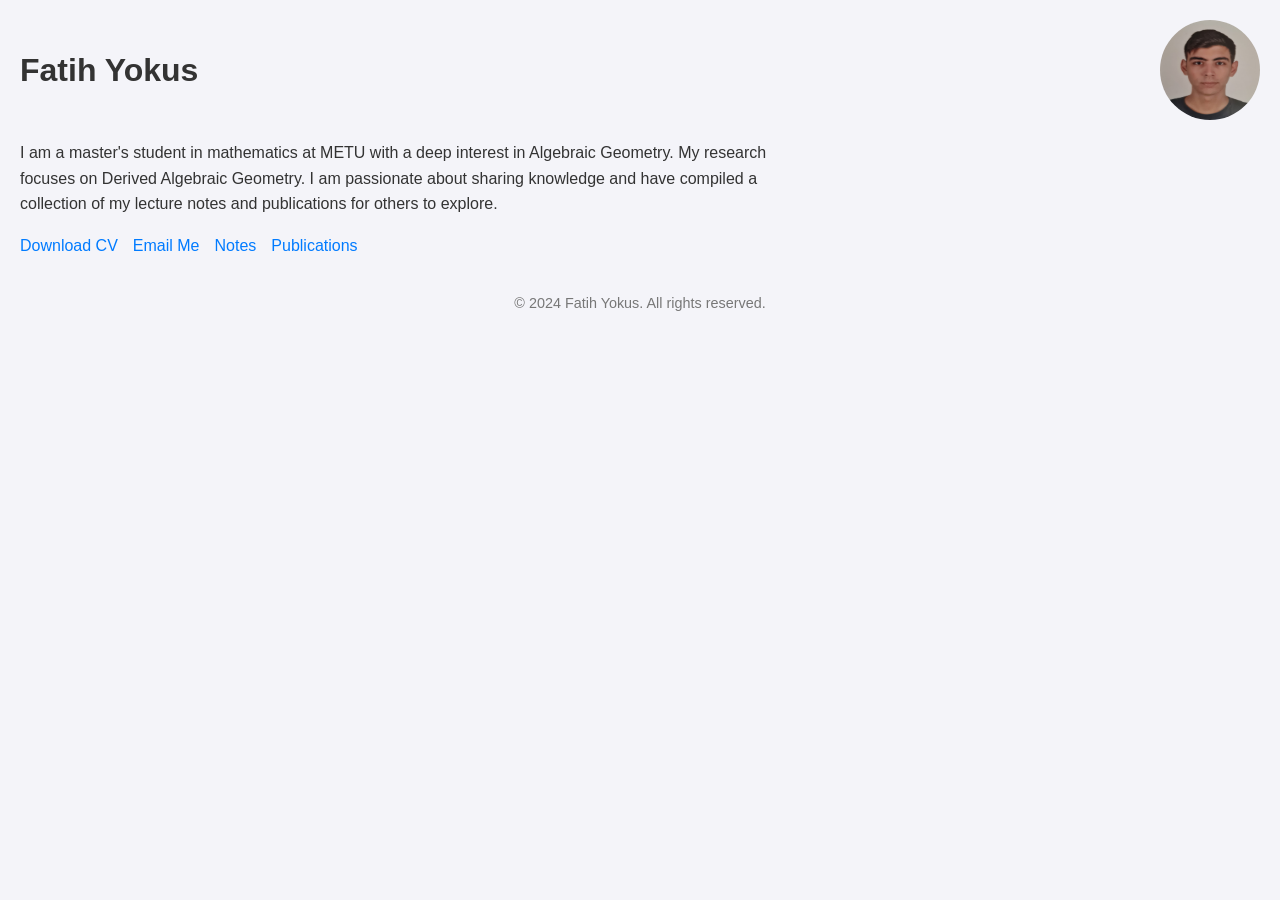
==== index.html @ 0237fd67 "Some Changes" ====
<!DOCTYPE html>
<html lang="en">
<head>
    <meta charset="UTF-8">
    <meta name="viewport" content="width=device-width, initial-scale=1.0">
    <title>Fatih Yokus - Personal Website</title>
    <style>
        body {
            font-family: Arial, sans-serif;
            margin: 0;
            padding: 20px;
            background-color: #f4f4f9;
            color: #333;
        }
        header {
            display: flex;
            justify-content: space-between;
            align-items: center;
        }
        header h1 {
            margin: 0;
        }
        header img {
            border-radius: 50%;
            width: 100px;
            height: 100px;
        }
        main {
            margin-top: 20px;
        }
        p {
            max-width: 800px;
            line-height: 1.6;
        }
        nav {
            margin-top: 20px;
            display: flex;
            gap: 15px;
        }
        nav a {
            color: #007BFF;
            text-decoration: none;
        }
        nav a:hover {
            text-decoration: underline;
        }
        footer {
            margin-top: 40px;
            font-size: 0.9em;
            color: #777;
            text-align: center;
        }
    </style>
</head>
<body>

<header>
    <h1>Fatih Yokus</h1>
    <img src="photo.jpg" alt="Your Photo"> <!-- Replace with your photo -->
</header>

<main>
    <p>
        <!-- Write about yourself here -->
        I am a master's student in mathematics at METU with a deep interest in Algebraic Geometry. My research focuses on Derived Algebraic Geometry. I am passionate about sharing knowledge and have compiled a collection of my lecture notes and publications for others to explore.
    </p>
    <nav>
        <a href="Resume_CV_.pdf" target="_blank">Download CV</a> <!-- Link to your CV -->
        <a href="mailto:yokusfat@gmail.com">Email Me</a> <!-- Email link -->
        <a href="notes.html">Notes</a> <!-- Link to Notes page -->
        <a href="publications.html">Publications</a> <!-- Link to Publications page -->
    </nav>
</main>

<footer>
    &copy; 2024 Fatih Yokus. All rights reserved.
</footer>

</body>
</html>
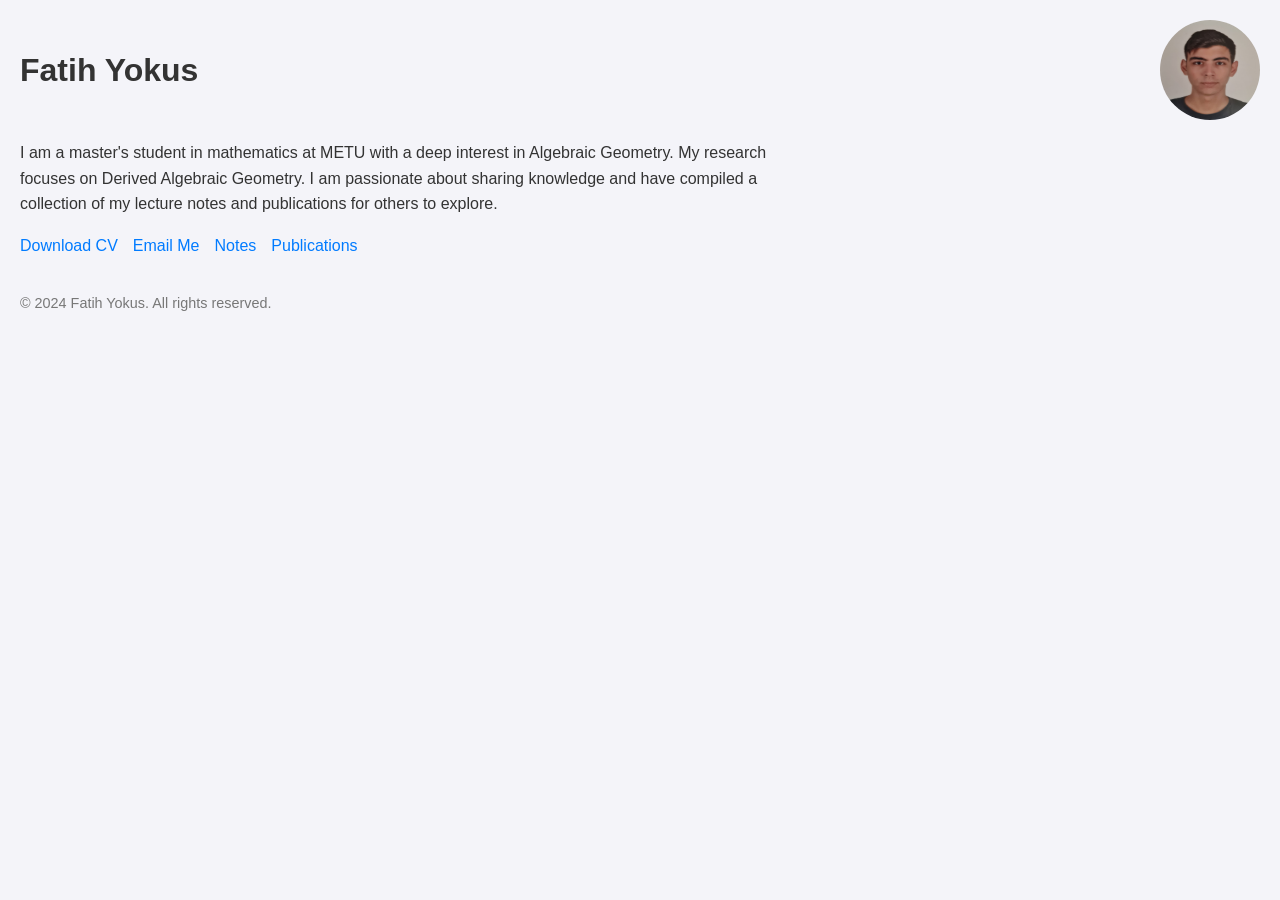
==== commit 6c8a305c: "Some Changes" ====
--- a/index.html
+++ b/index.html
@@ -48,7 +48,7 @@
             margin-top: 40px;
             font-size: 0.9em;
             color: #777;
-            text-align: center;
+            text-align: left;
         }
     </style>
 </head>
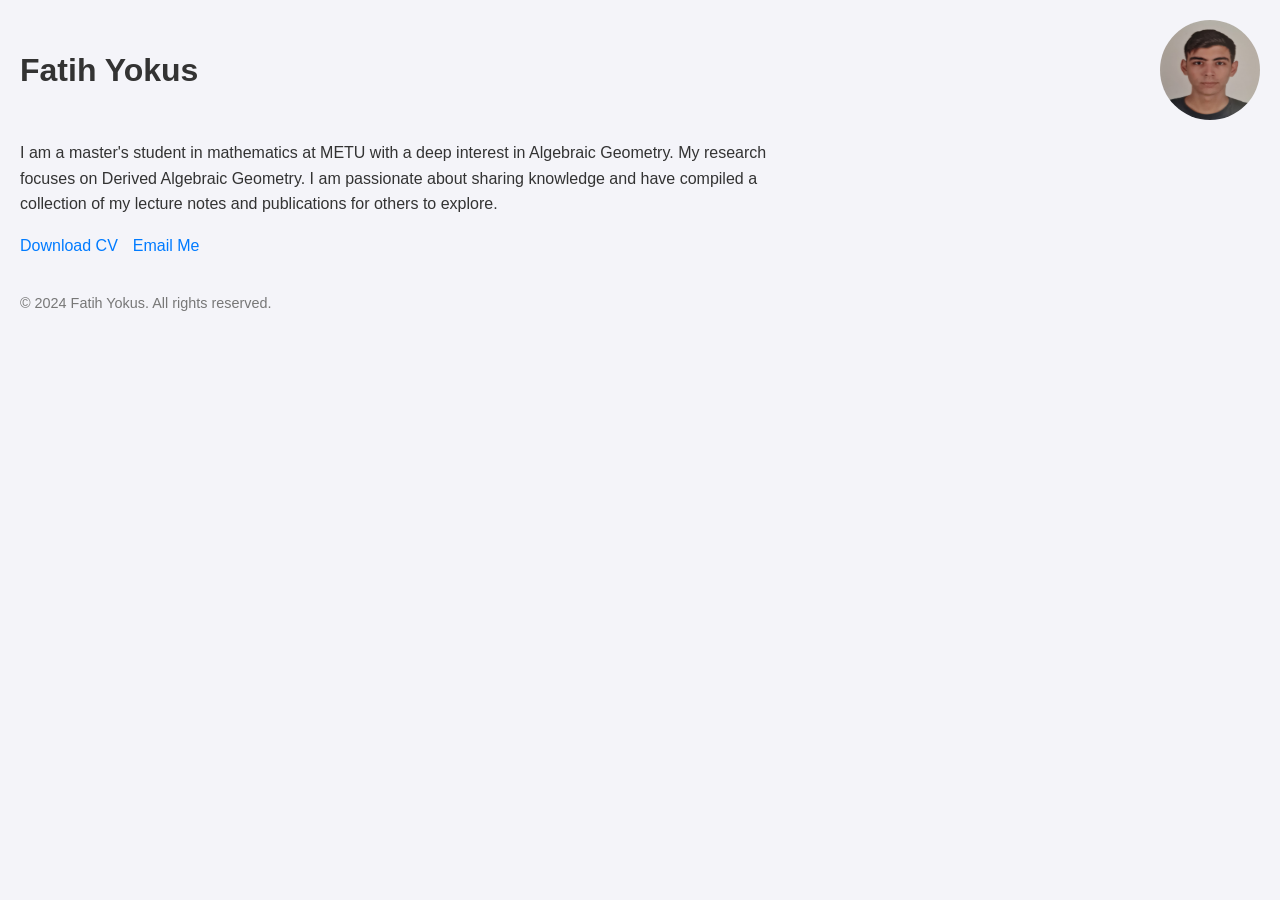
==== commit c87824c1: "Some Changes" ====
--- a/index.html
+++ b/index.html
@@ -61,14 +61,15 @@
 
 <main>
     <p>
-        <!-- Write about yourself here -->
-        I am a master's student in mathematics at METU with a deep interest in Algebraic Geometry. My research focuses on Derived Algebraic Geometry. I am passionate about sharing knowledge and have compiled a collection of my lecture notes and publications for others to explore.
+        I am a master's student in mathematics at METU with a deep interest in Algebraic Geometry. 
+        My research focuses on Derived Algebraic Geometry. 
+        I am passionate about sharing knowledge and have compiled a collection of my lecture notes and publications for others to explore.
     </p>
     <nav>
-        <a href="Resume_CV_.pdf" target="_blank">Download CV</a> <!-- Link to your CV -->
-        <a href="mailto:yokusfat@gmail.com">Email Me</a> <!-- Email link -->
-        <a href="notes.html">Notes</a> <!-- Link to Notes page -->
-        <a href="publications.html">Publications</a> <!-- Link to Publications page -->
+        <a href="Resume_CV_.pdf" target="_blank">Download CV</a> 
+        <a href="mailto:yokusfat@gmail.com">Email Me</a> 
+        <!-- <a href="notes.html">Notes</a> 
+        <a href="publications.html">Publications</a> -->
     </nav>
 </main>
 
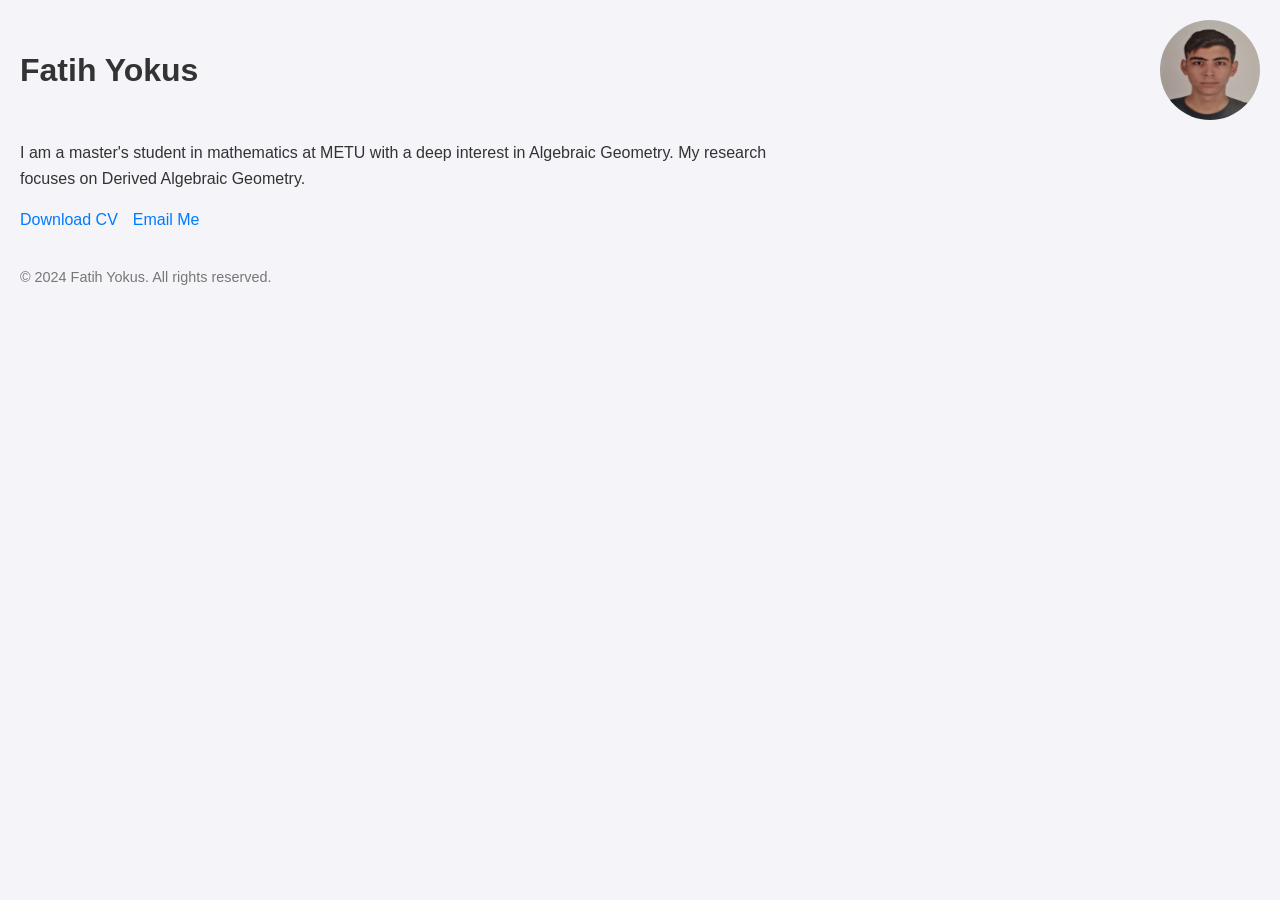
==== commit aa2d30f8: "Some Changes" ====
--- a/index.html
+++ b/index.html
@@ -56,20 +56,19 @@
 
 <header>
     <h1>Fatih Yokus</h1>
-    <img src="photo.jpg" alt="Your Photo"> <!-- Replace with your photo -->
+    <img src="photo.jpg" alt="Your Photo"> 
 </header>
 
 <main>
     <p>
         I am a master's student in mathematics at METU with a deep interest in Algebraic Geometry. 
-        My research focuses on Derived Algebraic Geometry. 
-        I am passionate about sharing knowledge and have compiled a collection of my lecture notes and publications for others to explore.
+        My research focuses on Derived Algebraic Geometry.
     </p>
     <nav>
         <a href="Resume_CV_.pdf" target="_blank">Download CV</a> 
         <a href="mailto:yokusfat@gmail.com">Email Me</a> 
         <!-- <a href="notes.html">Notes</a> 
-        <a href="publications.html">Publications</a> -->
+        <a href="publications.html">Publications and Preprints</a> -->
     </nav>
 </main>
 
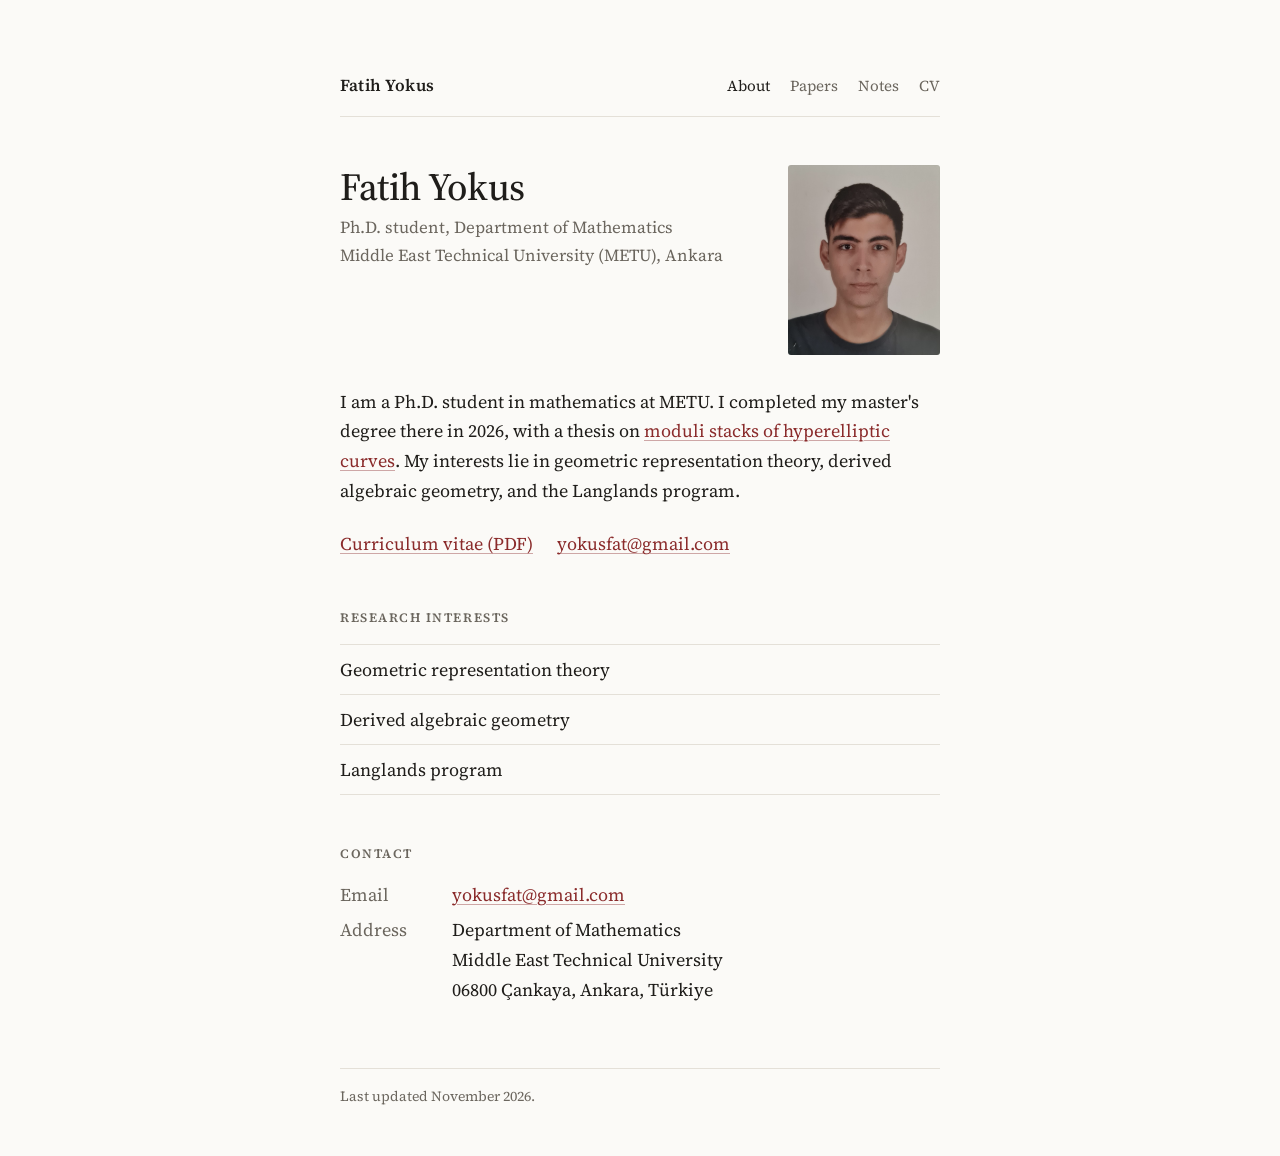
==== commit a9751273: "Redesign site and add master's thesis - Shared stylesheet with serif typography, mobile layout and d" ====
--- a/index.html
+++ b/index.html
@@ -1,80 +1,70 @@
 <!DOCTYPE html>
 <html lang="en">
 <head>
-    <meta charset="UTF-8">
-    <meta name="viewport" content="width=device-width, initial-scale=1.0">
-    <title>Fatih Yokus - Personal Website</title>
-    <style>
-        body {
-            font-family: Arial, sans-serif;
-            margin: 0;
-            padding: 20px;
-            background-color: #f4f4f9;
-            color: #333;
-        }
-        header {
-            display: flex;
-            justify-content: space-between;
-            align-items: center;
-        }
-        header h1 {
-            margin: 0;
-        }
-        header img {
-            border-radius: 50%;
-            width: 100px;
-            height: 100px;
-        }
-        main {
-            margin-top: 20px;
-        }
-        p {
-            max-width: 800px;
-            line-height: 1.6;
-        }
-        nav {
-            margin-top: 20px;
-            display: flex;
-            gap: 15px;
-        }
-        nav a {
-            color: #007BFF;
-            text-decoration: none;
-        }
-        nav a:hover {
-            text-decoration: underline;
-        }
-        footer {
-            margin-top: 40px;
-            font-size: 0.9em;
-            color: #777;
-            text-align: left;
-        }
-    </style>
+  <meta charset="UTF-8">
+  <meta name="viewport" content="width=device-width, initial-scale=1.0">
+  <title>Fatih Yokus</title>
+  <meta name="description" content="Fatih Yokus — Ph.D. student in mathematics at METU, interested in geometric representation theory, derived algebraic geometry and the Langlands program.">
+  <link rel="preconnect" href="https://fonts.googleapis.com">
+  <link rel="preconnect" href="https://fonts.gstatic.com" crossorigin>
+  <link href="https://fonts.googleapis.com/css2?family=Source+Serif+4:ital,opsz,wght@0,8..60,400;0,8..60,500;0,8..60,600;1,8..60,400&display=swap" rel="stylesheet">
+  <link rel="stylesheet" href="style.css">
 </head>
 <body>
+  <div class="page">
+    <header class="site-header">
+      <a class="site-name" href="index.html">Fatih Yokus</a>
+      <nav class="site-nav" aria-label="Main">
+        <a href="index.html" aria-current="page">About</a>
+        <a href="publications.html">Papers</a>
+        <a href="notes.html">Notes</a>
+        <a href="Resume_CV_.pdf">CV</a>
+      </nav>
+    </header>
 
-<header>
-    <h1>Fatih Yokus</h1>
-    <img src="photo.jpg" alt="Your Photo"> 
-</header>
+    <main>
+      <section class="intro">
+        <div>
+          <h1>Fatih Yokus</h1>
+          <p class="subtitle">Ph.D. student, Department of Mathematics<br>Middle East Technical University (METU), Ankara</p>
+        </div>
+        <img class="portrait" src="photo-web.jpg" alt="Portrait of Fatih Yokus" width="576" height="720">
+      </section>
 
-<main>
-    <p>
-        I am a master's student in mathematics at METU with a deep interest in Algebraic Geometry. 
-        My research focuses on Derived Algebraic Geometry.
-    </p>
-    <nav>
-        <a href="Resume_CV_.pdf" target="_blank">Download CV</a> 
-        <a href="mailto:yokusfat@gmail.com">Email Me</a> 
-        <!-- <a href="notes.html">Notes</a> 
-        <a href="publications.html">Publications and Preprints</a> -->
-    </nav>
-</main>
+      <p>
+        I am a Ph.D. student in mathematics at METU. I completed my master's
+        degree there in 2026, with a
+        thesis on <a href="papers/Fatih_Yokus_MSc.pdf">moduli stacks of
+        hyperelliptic curves</a>. My interests lie in geometric representation
+        theory, derived algebraic geometry, and the Langlands program.
+      </p>
 
-<footer>
-    &copy; 2024 Fatih Yokus. All rights reserved.
-</footer>
+      <div class="links">
+        <a href="Resume_CV_.pdf">Curriculum vitae (PDF)</a>
+        <a href="mailto:yokusfat@gmail.com">yokusfat@gmail.com</a>
+      </div>
 
+      <h2>Research interests</h2>
+      <ul class="plain-list">
+        <li>Geometric representation theory</li>
+        <li>Derived algebraic geometry</li>
+        <li>Langlands program</li>
+      </ul>
+
+      <h2>Contact</h2>
+      <div class="contact">
+        <dl>
+          <dt>Email</dt>
+          <dd><a href="mailto:yokusfat@gmail.com">yokusfat@gmail.com</a></dd>
+          <dt>Address</dt>
+          <dd>Department of Mathematics<br>Middle East Technical University<br>06800 Çankaya, Ankara, Türkiye</dd>
+        </dl>
+      </div>
+    </main>
+
+    <footer class="site-footer">
+      Last updated November 2026.
+    </footer>
+  </div>
 </body>
 </html>
--- a/style.css
+++ b/style.css
@@ -0,0 +1,205 @@
+:root {
+  --bg: #fbfaf7;
+  --text: #1f1d1a;
+  --muted: #6b665e;
+  --rule: #e4e0d8;
+  --accent: #8a2b2b;
+  --accent-hover: #5e1c1c;
+  --measure: 40rem;
+}
+
+@media (prefers-color-scheme: dark) {
+  :root {
+    --bg: #161514;
+    --text: #e8e4dc;
+    --muted: #9b958b;
+    --rule: #2e2b28;
+    --accent: #d9897e;
+    --accent-hover: #f0b0a6;
+  }
+}
+
+*,
+*::before,
+*::after { box-sizing: border-box; }
+
+html { -webkit-text-size-adjust: 100%; }
+
+body {
+  margin: 0;
+  background: var(--bg);
+  color: var(--text);
+  font-family: "Source Serif 4", "Iowan Old Style", Georgia, serif;
+  font-size: 1.125rem;
+  line-height: 1.65;
+  font-optical-sizing: auto;
+  -webkit-font-smoothing: antialiased;
+}
+
+.page {
+  max-width: var(--measure);
+  margin: 0 auto;
+  padding: 4.5rem 1.25rem 3rem;
+}
+
+/* ---------- Header / nav ---------- */
+
+.site-header {
+  display: flex;
+  justify-content: space-between;
+  align-items: baseline;
+  flex-wrap: wrap;
+  gap: 0.5rem 1.5rem;
+  padding-bottom: 1rem;
+  border-bottom: 1px solid var(--rule);
+  margin-bottom: 3rem;
+}
+
+.site-name {
+  font-size: 1.05rem;
+  font-weight: 600;
+  letter-spacing: 0.01em;
+  color: var(--text);
+  text-decoration: none;
+}
+
+.site-nav {
+  display: flex;
+  gap: 1.25rem;
+  font-size: 0.95rem;
+}
+
+.site-nav a {
+  color: var(--muted);
+  text-decoration: none;
+}
+
+.site-nav a:hover,
+.site-nav a[aria-current="page"] { color: var(--text); }
+
+/* ---------- Typography ---------- */
+
+h1 {
+  font-size: 2.4rem;
+  line-height: 1.15;
+  font-weight: 500;
+  letter-spacing: -0.01em;
+  margin: 0 0 0.35rem;
+}
+
+h2 {
+  font-size: 0.8rem;
+  font-weight: 600;
+  text-transform: uppercase;
+  letter-spacing: 0.12em;
+  color: var(--muted);
+  margin: 3rem 0 1rem;
+}
+
+p { margin: 0 0 1rem; }
+
+a {
+  color: var(--accent);
+  text-decoration: underline;
+  text-decoration-thickness: 1px;
+  text-underline-offset: 0.18em;
+  text-decoration-color: color-mix(in srgb, var(--accent) 40%, transparent);
+}
+
+a:hover {
+  color: var(--accent-hover);
+  text-decoration-color: currentColor;
+}
+
+.subtitle {
+  color: var(--muted);
+  font-size: 1.05rem;
+  margin: 0;
+}
+
+/* ---------- Intro ---------- */
+
+.intro {
+  display: grid;
+  grid-template-columns: 1fr 9.5rem;
+  gap: 2rem;
+  align-items: start;
+  margin-bottom: 2rem;
+}
+
+.portrait {
+  width: 100%;
+  height: auto;
+  aspect-ratio: 4 / 5;
+  object-fit: cover;
+  border-radius: 3px;
+  display: block;
+  filter: grayscale(0.15);
+}
+
+@media (max-width: 34rem) {
+  .page { padding-top: 2.5rem; }
+  .intro { grid-template-columns: 1fr; gap: 1.5rem; }
+  .portrait { width: 8rem; order: -1; }
+  h1 { font-size: 2rem; }
+}
+
+/* ---------- Lists ---------- */
+
+.plain-list {
+  list-style: none;
+  padding: 0;
+  margin: 0;
+}
+
+.plain-list li {
+  padding: 0.6rem 0;
+  border-top: 1px solid var(--rule);
+}
+
+.plain-list li:last-child { border-bottom: 1px solid var(--rule); }
+
+.item-title { display: block; }
+
+.item-meta {
+  display: block;
+  color: var(--muted);
+  font-size: 0.95rem;
+}
+
+.links {
+  display: flex;
+  flex-wrap: wrap;
+  gap: 0.5rem 1.5rem;
+  margin-top: 1.5rem;
+}
+
+.contact dl {
+  display: grid;
+  grid-template-columns: 6rem 1fr;
+  gap: 0.35rem 1rem;
+  margin: 0;
+}
+
+.contact dt { color: var(--muted); }
+.contact dd { margin: 0; }
+
+@media (max-width: 34rem) {
+  .contact dl { grid-template-columns: 1fr; gap: 0; }
+  .contact dd { margin-bottom: 0.6rem; }
+}
+
+.empty {
+  color: var(--muted);
+  font-style: italic;
+}
+
+/* ---------- Footer ---------- */
+
+.site-footer {
+  margin-top: 4rem;
+  padding-top: 1rem;
+  border-top: 1px solid var(--rule);
+  color: var(--muted);
+  font-size: 0.875rem;
+}
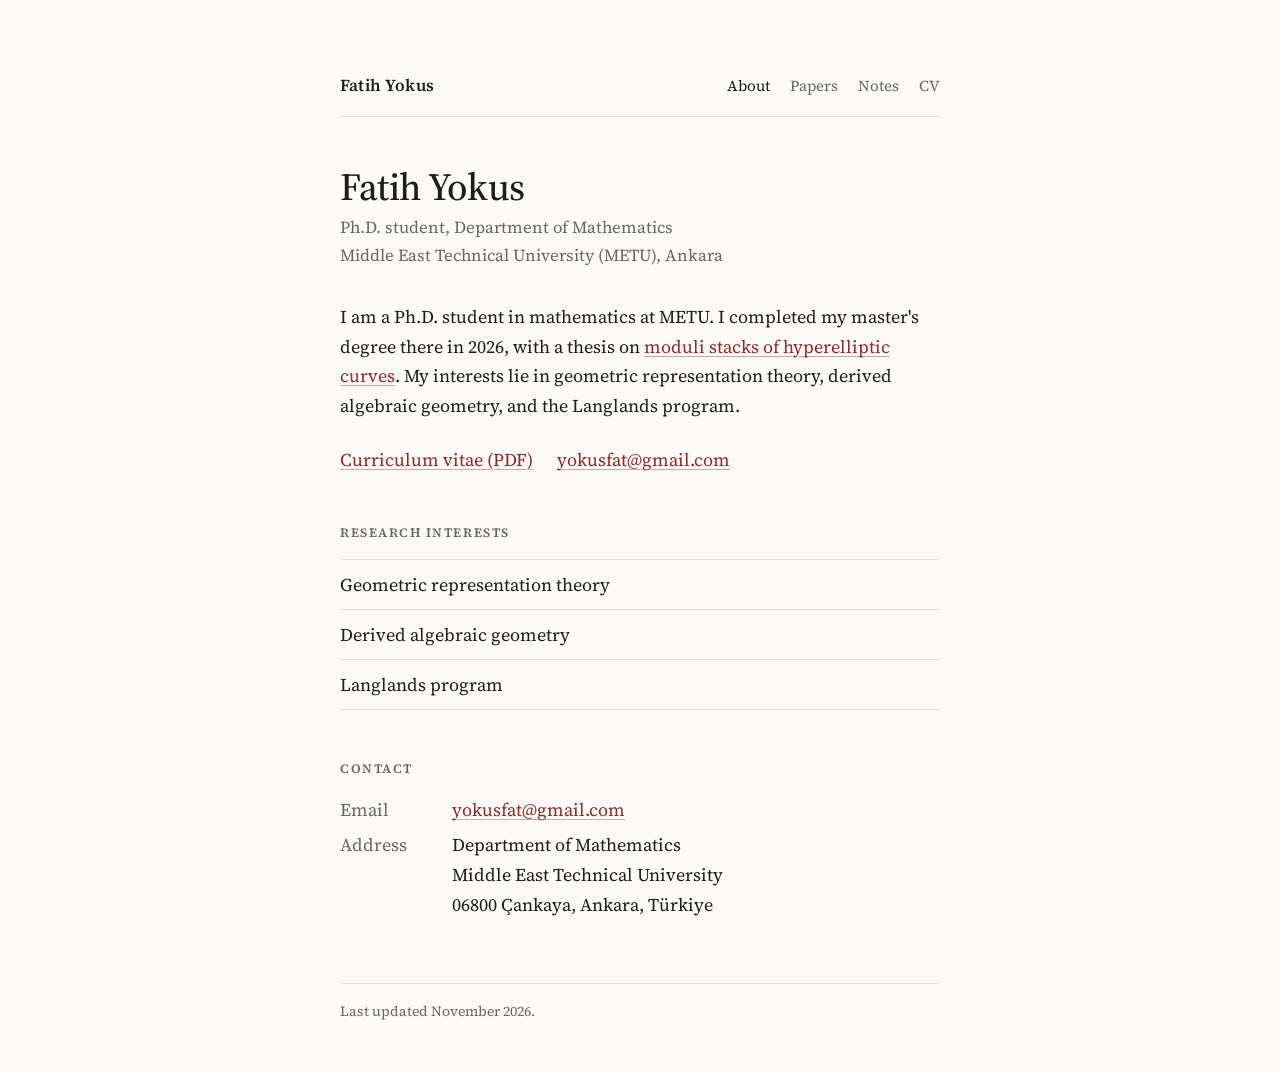
==== commit b436af65: "Update CV and remove photo - Replace Resume_CV_.pdf with the new CV - Remove the portrait from the h" ====
--- a/index.html
+++ b/index.html
@@ -28,7 +28,6 @@
           <h1>Fatih Yokus</h1>
           <p class="subtitle">Ph.D. student, Department of Mathematics<br>Middle East Technical University (METU), Ankara</p>
         </div>
-        <img class="portrait" src="photo-web.jpg" alt="Portrait of Fatih Yokus" width="576" height="720">
       </section>
 
       <p>
--- a/style.css
+++ b/style.css
@@ -119,28 +119,10 @@
 
 /* ---------- Intro ---------- */
 
-.intro {
-  display: grid;
-  grid-template-columns: 1fr 9.5rem;
-  gap: 2rem;
-  align-items: start;
-  margin-bottom: 2rem;
-}
-
-.portrait {
-  width: 100%;
-  height: auto;
-  aspect-ratio: 4 / 5;
-  object-fit: cover;
-  border-radius: 3px;
-  display: block;
-  filter: grayscale(0.15);
-}
+.intro { margin-bottom: 2rem; }
 
 @media (max-width: 34rem) {
   .page { padding-top: 2.5rem; }
-  .intro { grid-template-columns: 1fr; gap: 1.5rem; }
-  .portrait { width: 8rem; order: -1; }
   h1 { font-size: 2rem; }
 }
 
